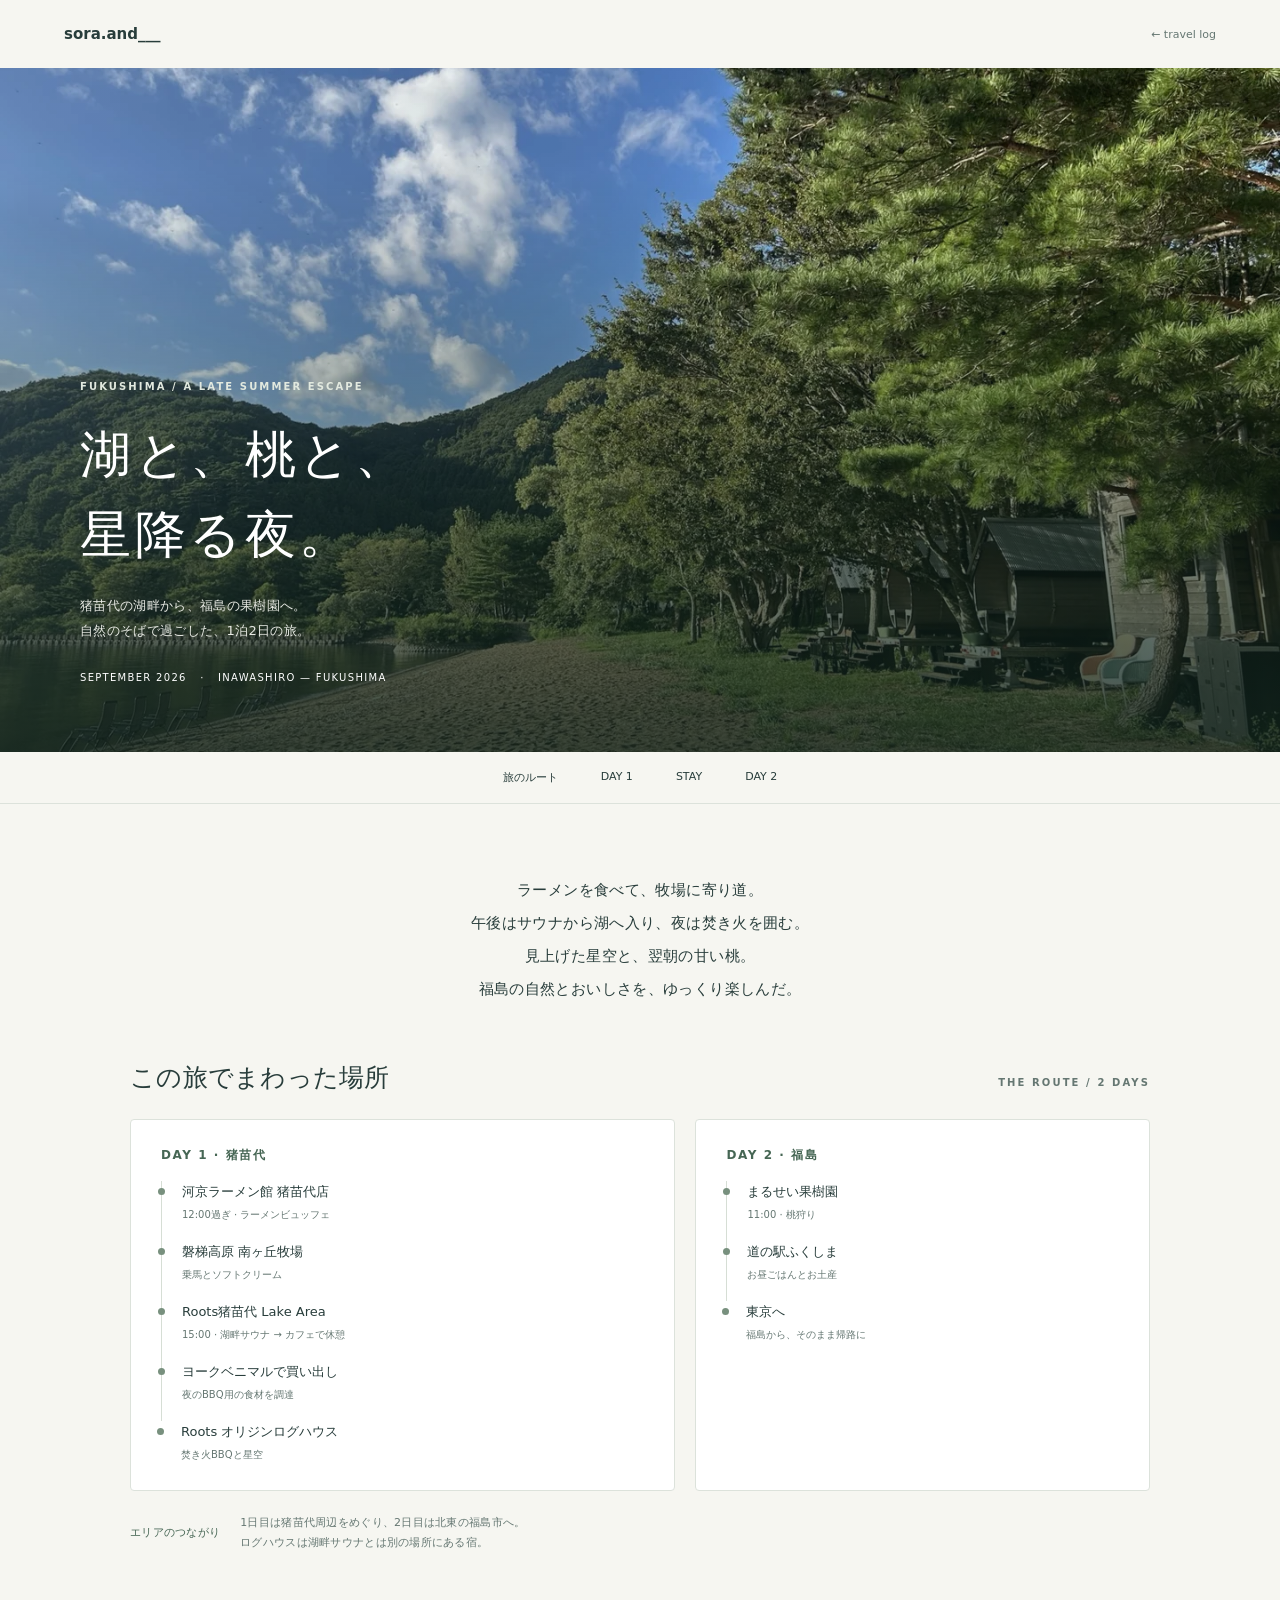
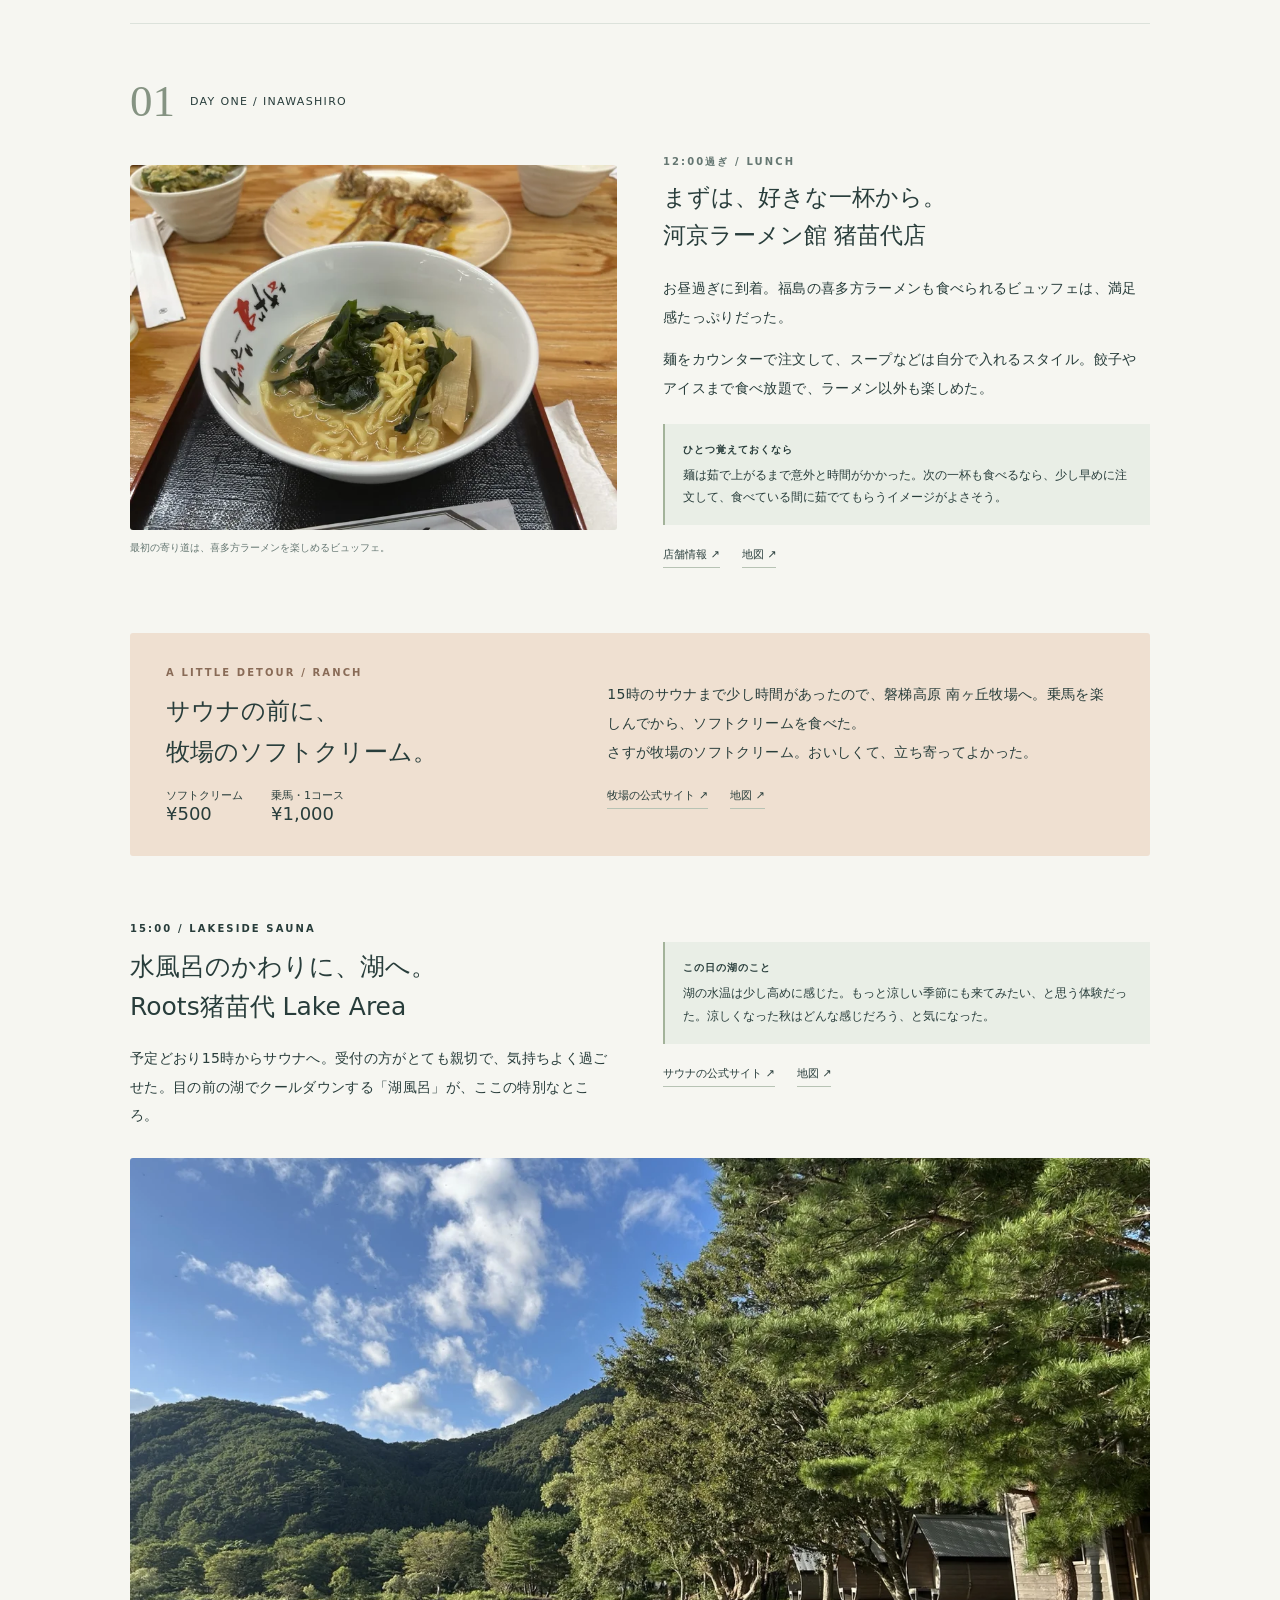
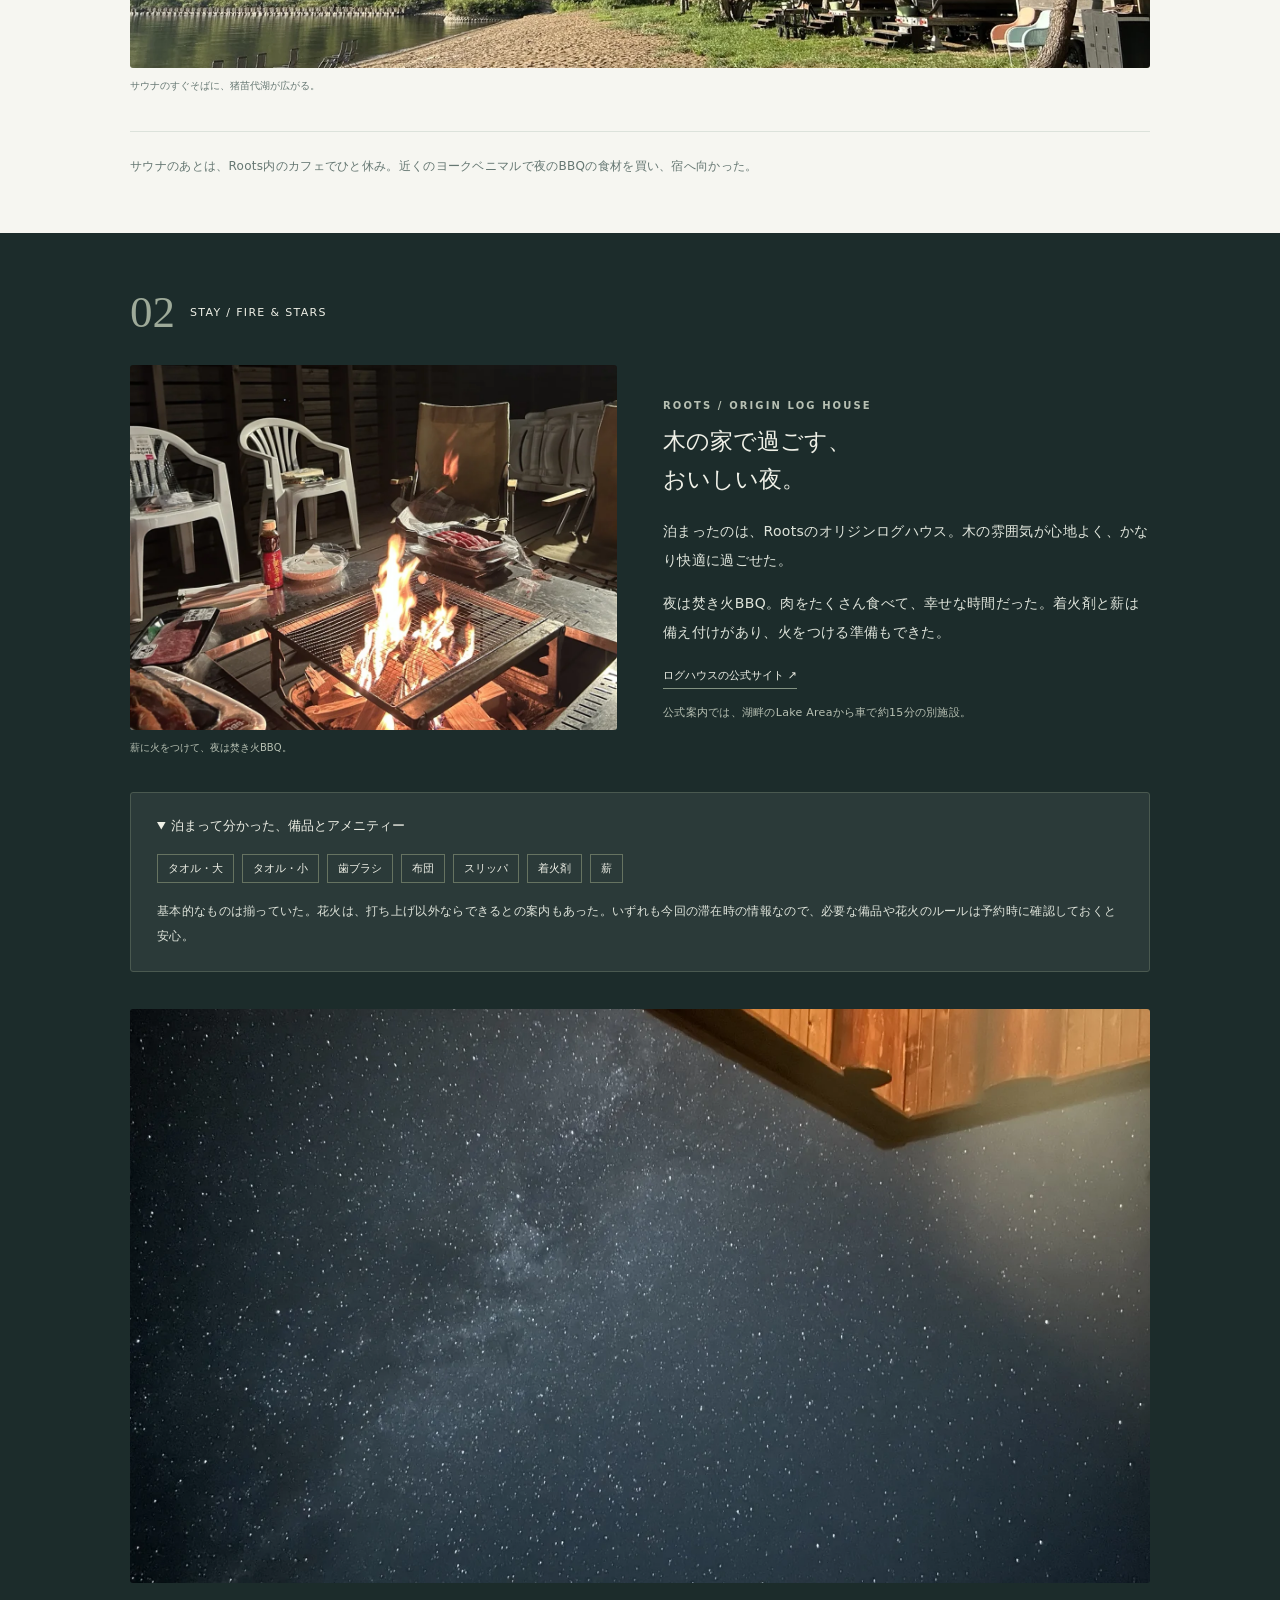
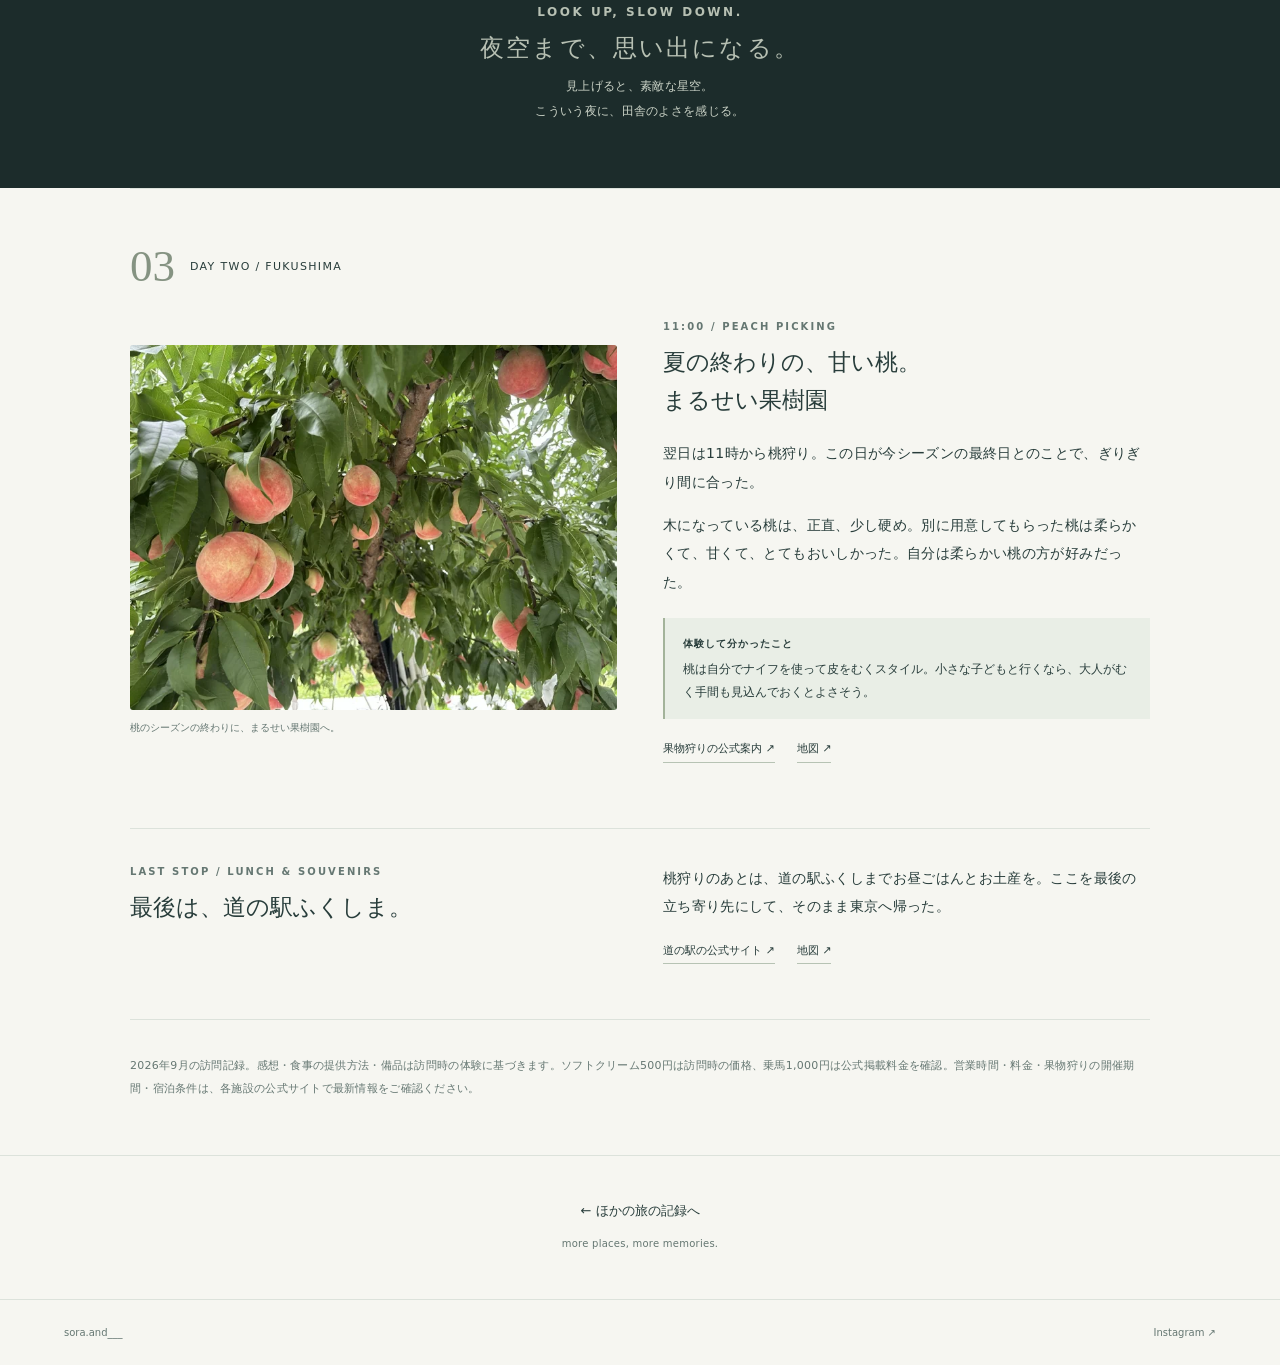
==== fukushima/index.html @ 3c0c025a "Add Fukushima travel log with destination-focused stories and photos" ====
<!doctype html>
<html lang="ja">
<head>
<meta charset="utf-8"><meta name="viewport" content="width=device-width, initial-scale=1">
<title>福島｜湖と、桃と、星降る夜。 | sora.and___</title>
<meta name="description" content="猪苗代のラーメン、南ヶ丘牧場、湖畔サウナとログハウス。翌朝は福島で桃狩りへ。1泊2日でめぐった福島の旅の記録。">
<meta name="theme-color" content="#466654"><link rel="canonical" href="https://aoblueee.github.io/SoraAnd/fukushima/">
<meta property="og:type" content="article"><meta property="og:title" content="福島｜湖と、桃と、星降る夜。"><meta property="og:description" content="猪苗代から福島へ。湖畔サウナ、焚き火BBQ、星空と桃狩りを楽しむ1泊2日。"><meta property="og:image" content="https://aoblueee.github.io/SoraAnd/fukushima/assets/lakeside.webp"><meta property="og:url" content="https://aoblueee.github.io/SoraAnd/fukushima/"><meta name="twitter:card" content="summary_large_image">
<link rel="stylesheet" href="style.css">
</head>
<body>
<header><a href="../">sora.and___</a><a href="../">← travel log</a></header>
<main>
<section class="hero" id="top">
<img src="assets/lakeside.webp" srcset="assets/lakeside-small.webp 720w, assets/lakeside.webp 1440w" sizes="100vw" width="1440" height="1080" alt="青空の下、猪苗代湖の砂浜と緑に囲まれた湖畔サウナ" fetchpriority="high">
<div class="hero-copy"><p class="eyebrow">FUKUSHIMA / A LATE SUMMER ESCAPE</p><h1>湖と、桃と、<br>星降る夜。</h1><p class="lead">猪苗代の湖畔から、福島の果樹園へ。<br>自然のそばで過ごした、1泊2日の旅。</p><p class="hero-meta">SEPTEMBER 2026 &nbsp; · &nbsp; INAWASHIRO — FUKUSHIMA</p></div>
</section>
<nav class="nav" aria-label="ページ内目次"><a href="#route">旅のルート</a><a href="#day1">DAY 1</a><a href="#stay">STAY</a><a href="#day2">DAY 2</a></nav>
<div class="wrap">
<div class="intro"><p>ラーメンを食べて、牧場に寄り道。<br>午後はサウナから湖へ入り、夜は焚き火を囲む。<br>見上げた星空と、翌朝の甘い桃。<br>福島の自然とおいしさを、ゆっくり楽しんだ。</p></div>
<section class="overview" id="route">
<div class="section-head"><h2>この旅でまわった場所</h2><span class="eyebrow">THE ROUTE / 2 DAYS</span></div>
<div class="days">
<div class="day"><h3>DAY 1 · 猪苗代</h3><ol><li><a href="#ramen">河京ラーメン館 猪苗代店</a><small>12:00過ぎ · ラーメンビュッフェ</small></li><li><a href="#ranch">磐梯高原 南ヶ丘牧場</a><small>乗馬とソフトクリーム</small></li><li><a href="#sauna">Roots猪苗代 Lake Area</a><small>15:00 · 湖畔サウナ → カフェで休憩</small></li><li>ヨークベニマルで買い出し<small>夜のBBQ用の食材を調達</small></li><li><a href="#stay">Roots オリジンログハウス</a><small>焚き火BBQと星空</small></li></ol></div>
<div class="day"><h3>DAY 2 · 福島</h3><ol><li><a href="#peaches">まるせい果樹園</a><small>11:00 · 桃狩り</small></li><li><a href="#roadside">道の駅ふくしま</a><small>お昼ごはんとお土産</small></li><li>東京へ<small>福島から、そのまま帰路に</small></li></ol></div>
</div>
<p class="area-note"><b>エリアのつながり</b><span>1日目は猪苗代周辺をめぐり、2日目は北東の福島市へ。<br>ログハウスは湖畔サウナとは別の場所にある宿。</span></p>
</section>
<section class="chapter" id="day1">
<div class="chapter-label"><b>01</b><span>DAY ONE / INAWASHIRO</span></div>
<article class="story" id="ramen">
<figure class="photo"><img src="assets/ramen.webp" srcset="assets/ramen-small.webp 720w, assets/ramen.webp 1440w" sizes="(max-width:700px) 100vw, 50vw" width="1440" height="1080" loading="lazy" alt="河京ラーメン館で食べたラーメンとビュッフェの料理"><figcaption>最初の寄り道は、喜多方ラーメンを楽しめるビュッフェ。</figcaption></figure>
<div><p class="eyebrow">12:00過ぎ / LUNCH</p><h3>まずは、好きな一杯から。<br>河京ラーメン館 猪苗代店</h3><p>お昼過ぎに到着。福島の喜多方ラーメンも食べられるビュッフェは、満足感たっぷりだった。</p><p>麺をカウンターで注文して、スープなどは自分で入れるスタイル。餃子やアイスまで食べ放題で、ラーメン以外も楽しめた。</p><aside class="tip"><b>ひとつ覚えておくなら</b>麺は茹で上がるまで意外と時間がかかった。次の一杯も食べるなら、少し早めに注文して、食べている間に茹でてもらうイメージがよさそう。</aside><div class="links"><a href="https://www.bandaisan.or.jp/eat/ramenkan/" target="_blank" rel="noopener noreferrer">店舗情報 ↗</a><a href="https://www.google.com/maps/search/?api=1&amp;query=河京ラーメン館+猪苗代店" target="_blank" rel="noopener noreferrer">地図 ↗</a></div></div>
</article>
<article class="ranch" id="ranch"><div><p class="eyebrow">A LITTLE DETOUR / RANCH</p><h3>サウナの前に、<br>牧場のソフトクリーム。</h3><div class="price-row"><span>ソフトクリーム<br><strong>¥500</strong></span><span>乗馬・1コース<br><strong>¥1,000</strong></span></div></div><div><p>15時のサウナまで少し時間があったので、磐梯高原 南ヶ丘牧場へ。乗馬を楽しんでから、ソフトクリームを食べた。</p><p>さすが牧場のソフトクリーム。おいしくて、立ち寄ってよかった。</p><div class="links"><a href="https://www.minamigaoka.co.jp/smt/bandai/" target="_blank" rel="noopener noreferrer">牧場の公式サイト ↗</a><a href="https://www.google.com/maps/search/?api=1&amp;query=磐梯高原+南ヶ丘牧場" target="_blank" rel="noopener noreferrer">地図 ↗</a></div></div></article>
<article id="sauna"><div class="sauna-copy"><div><p class="eyebrow">15:00 / LAKESIDE SAUNA</p><h3>水風呂のかわりに、湖へ。<br>Roots猪苗代 Lake Area</h3><p>予定どおり15時からサウナへ。受付の方がとても親切で、気持ちよく過ごせた。目の前の湖でクールダウンする「湖風呂」が、ここの特別なところ。</p></div><div><aside class="tip"><b>この日の湖のこと</b>湖の水温は少し高めに感じた。もっと涼しい季節にも来てみたい、と思う体験だった。涼しくなった秋はどんな感じだろう、と気になった。</aside><div class="links"><a href="https://lakearea.roots.jp/sauna/" target="_blank" rel="noopener noreferrer">サウナの公式サイト ↗</a><a href="https://www.google.com/maps/search/?api=1&amp;query=Roots猪苗代+Lake+Area" target="_blank" rel="noopener noreferrer">地図 ↗</a></div></div></div>
<figure class="photo wide-photo"><img src="assets/lakeside.webp" srcset="assets/lakeside-small.webp 720w, assets/lakeside.webp 1440w" sizes="100vw" width="1440" height="1080" loading="lazy" alt="猪苗代湖の湖畔に並ぶサウナと砂浜"><figcaption>サウナのすぐそばに、猪苗代湖が広がる。</figcaption></figure>
<p class="between">サウナのあとは、Roots内のカフェでひと休み。近くのヨークベニマルで夜のBBQの食材を買い、宿へ向かった。</p>
</article>
</section></div>
<section class="night" id="stay"><div class="wrap"><div class="chapter-label"><b>02</b><span>STAY / FIRE &amp; STARS</span></div>
<article class="story"><figure class="photo"><img src="assets/bonfire.webp" srcset="assets/bonfire-small.webp 540w, assets/bonfire.webp 1080w" sizes="(max-width:700px) 100vw, 50vw" width="1080" height="1440" loading="lazy" alt="ログハウスでの焚き火BBQ。薪の炎と用意した肉"><figcaption>薪に火をつけて、夜は焚き火BBQ。</figcaption></figure><div><p class="eyebrow">ROOTS / ORIGIN LOG HOUSE</p><h3>木の家で過ごす、<br>おいしい夜。</h3><p>泊まったのは、Rootsのオリジンログハウス。木の雰囲気が心地よく、かなり快適に過ごせた。</p><p>夜は焚き火BBQ。肉をたくさん食べて、幸せな時間だった。着火剤と薪は備え付けがあり、火をつける準備もできた。</p><div class="links"><a href="https://lakearea.roots.jp/ログハウス/" target="_blank" rel="noopener noreferrer">ログハウスの公式サイト ↗</a></div><p style="font-size:11px;margin-top:13px;color:#b7c0b3">公式案内では、湖畔のLake Areaから車で約15分の別施設。</p></div></article>
<details class="amenities" open><summary>泊まって分かった、備品とアメニティー</summary><ul class="amenity-list"><li>タオル・大</li><li>タオル・小</li><li>歯ブラシ</li><li>布団</li><li>スリッパ</li><li>着火剤</li><li>薪</li></ul><p>基本的なものは揃っていた。花火は、打ち上げ以外ならできるとの案内もあった。いずれも今回の滞在時の情報なので、必要な備品や花火のルールは予約時に確認しておくと安心。</p></details>
<figure class="star-frame"><img src="assets/stars.webp" srcset="assets/stars-small.webp 720w, assets/stars.webp 1440w" sizes="100vw" width="1440" height="1080" loading="lazy" alt="ログハウスの屋根越しに見上げた、星が広がる夜空"><figcaption class="star-caption"><p class="eyebrow">LOOK UP, SLOW DOWN.</p><h3>夜空まで、思い出になる。</h3><p>見上げると、素敵な星空。<br>こういう夜に、田舎のよさを感じる。</p></figcaption></figure>
</div></section>
<div class="wrap"><section class="chapter" id="day2"><div class="chapter-label"><b>03</b><span>DAY TWO / FUKUSHIMA</span></div>
<article class="story" id="peaches"><figure class="photo"><img src="assets/peaches.webp" srcset="assets/peaches-small.webp 720w, assets/peaches.webp 1440w" sizes="(max-width:700px) 100vw, 50vw" width="1440" height="1080" loading="lazy" alt="まるせい果樹園で、葉の間に実る桃"><figcaption>桃のシーズンの終わりに、まるせい果樹園へ。</figcaption></figure><div><p class="eyebrow">11:00 / PEACH PICKING</p><h3>夏の終わりの、甘い桃。<br>まるせい果樹園</h3><p>翌日は11時から桃狩り。この日が今シーズンの最終日とのことで、ぎりぎり間に合った。</p><p>木になっている桃は、正直、少し硬め。別に用意してもらった桃は柔らかくて、甘くて、とてもおいしかった。自分は柔らかい桃の方が好みだった。</p><aside class="tip"><b>体験して分かったこと</b>桃は自分でナイフを使って皮をむくスタイル。小さな子どもと行くなら、大人がむく手間も見込んでおくとよさそう。</aside><div class="links"><a href="https://www.maruseifukushima.com/fruitspicking/" target="_blank" rel="noopener noreferrer">果物狩りの公式案内 ↗</a><a href="https://www.google.com/maps/search/?api=1&amp;query=まるせい果樹園" target="_blank" rel="noopener noreferrer">地図 ↗</a></div></div></article>
<article class="text-stop" id="roadside"><div><p class="eyebrow">LAST STOP / LUNCH &amp; SOUVENIRS</p><h3>最後は、道の駅ふくしま。</h3></div><div><p>桃狩りのあとは、道の駅ふくしまでお昼ごはんとお土産を。ここを最後の立ち寄り先にして、そのまま東京へ帰った。</p><div class="links"><a href="https://m-fukushima.com/" target="_blank" rel="noopener noreferrer">道の駅の公式サイト ↗</a><a href="https://www.google.com/maps/search/?api=1&amp;query=道の駅ふくしま" target="_blank" rel="noopener noreferrer">地図 ↗</a></div></div></article>
</section>
<aside class="notes"><p>2026年9月の訪問記録。感想・食事の提供方法・備品は訪問時の体験に基づきます。ソフトクリーム500円は訪問時の価格、乗馬1,000円は公式掲載料金を確認。営業時間・料金・果物狩りの開催期間・宿泊条件は、各施設の公式サイトで最新情報をご確認ください。</p></aside>
</div><div class="end"><a href="../">← ほかの旅の記録へ</a><p>more places, more memories.</p></div>
</main><footer><span>sora.and___</span><a href="https://www.instagram.com/sora.and___/" target="_blank" rel="noopener noreferrer">Instagram ↗</a></footer>
</body></html>
---- fukushima/style.css ----
:root{--paper:#f6f6f1;--ink:#283d3b;--muted:#657772;--line:#dce2db;--green:#466654;--peach:#efe0d1}*{box-sizing:border-box}html{scroll-behavior:smooth;scroll-padding-top:72px}body{margin:0;background:var(--paper);color:var(--ink);font-family:'Hiragino Kaku Gothic ProN','Yu Gothic',system-ui,sans-serif;-webkit-font-smoothing:antialiased}a{color:inherit;text-decoration:none}a:focus-visible,summary:focus-visible{outline:2px solid #9d6348;outline-offset:5px}img{display:block;width:100%;height:auto}p{font-size:14px;line-height:2.05;letter-spacing:.025em}h1,h2,h3,p,figure{margin:0}header{height:68px;padding:0 5vw;display:flex;align-items:center;justify-content:space-between}header a:first-child{font-size:15px;font-weight:700}header a:last-child{font-size:11px;color:var(--muted)}.hero{position:relative;min-height:560px;height:76vh;max-height:790px;display:flex;align-items:flex-end;color:white;overflow:hidden}.hero>img{position:absolute;inset:0;height:100%;object-fit:cover;object-position:center 57%}.hero:after{content:'';position:absolute;inset:0;background:linear-gradient(0deg,rgba(15,34,28,.82),rgba(18,35,31,.08) 85%)}.hero-copy{position:relative;z-index:1;width:min(1120px,90%);margin:0 auto;padding:64px 0}.eyebrow{font-size:10px;font-weight:600;letter-spacing:.21em;line-height:1.6}.hero .eyebrow{color:#e2e9df}.hero h1{font-family:'Yu Mincho','Hiragino Mincho ProN',serif;font-size:clamp(34px,4vw,57px);font-weight:500;line-height:1.55;letter-spacing:.07em;margin:20px 0}.hero .lead{font-size:13px;line-height:1.9;color:#e8eae4}.hero-meta{margin-top:24px;font-size:10px;letter-spacing:.13em}.nav{position:sticky;top:0;z-index:10;display:flex;justify-content:center;gap:35px;background:rgba(246,246,241,.97);border-bottom:1px solid var(--line)}.nav a{font-size:11px;padding:18px 4px;white-space:nowrap}.wrap{max-width:1080px;margin:auto;padding:0 30px}.intro{max-width:630px;margin:70px auto 55px;text-align:center}.intro p{font-size:15px;line-height:2.2}.section-head{display:flex;align-items:baseline;justify-content:space-between;margin-bottom:25px;gap:18px}.section-head h2{font-size:25px;font-weight:500;letter-spacing:.01em}.section-head .eyebrow{color:var(--muted)}.overview{padding-bottom:70px}.days{display:grid;grid-template-columns:1.2fr 1fr;gap:20px}.day{background:#fff;border:1px solid var(--line);border-radius:4px;padding:27px 30px}.day h3{font-size:12px;letter-spacing:.13em;margin-bottom:17px;color:var(--green)}.day ol{list-style:none;padding:0;margin:0}.day li{position:relative;padding:0 0 18px 20px;font-size:13px;line-height:1.7;border-left:1px solid #d6ded5}.day li:last-child{padding-bottom:0;border:0}.day li:before{content:'';position:absolute;left:-4px;top:7px;width:7px;height:7px;border-radius:50%;background:#78907e}.day small{display:block;font-size:10px;color:var(--muted);margin-top:3px}.day a:hover{text-decoration:underline}.area-note{display:flex;align-items:center;gap:20px;padding:22px 0 0;color:var(--muted);font-size:11px;line-height:1.8}.area-note b{color:var(--green);font-weight:500;flex-shrink:0}.chapter{border-top:1px solid var(--line);padding:55px 0}.chapter-label{display:flex;align-items:center;gap:15px;margin-bottom:30px}.chapter-label b{font-family:Georgia,serif;font-size:45px;font-weight:400;color:#859382;line-height:1}.chapter-label span{font-size:11px;letter-spacing:.12em}.story{display:grid;grid-template-columns:1fr 1fr;gap:46px;align-items:center;margin-bottom:65px}.story:last-child{margin-bottom:0}.story h3,.text-stop h3{font-size:23px;line-height:1.65;font-weight:500;margin:9px 0 19px}.story .eyebrow,.text-stop .eyebrow{color:var(--muted)}.story p+p{margin-top:14px}.photo img{aspect-ratio:4/3;object-fit:cover;border-radius:3px}.photo figcaption{font-size:10px;color:var(--muted);line-height:1.8;padding-top:9px}.tip{margin-top:21px;padding:16px 18px;background:#e9eee6;border-left:2px solid #a3b39a;font-size:12px;line-height:1.9}.tip b{display:block;font-size:10px;letter-spacing:.1em;margin-bottom:5px}.links{display:flex;gap:22px;flex-wrap:wrap;margin-top:18px}.links a{font-size:11px;line-height:2.2;border-bottom:1px solid #b7c3b4}.ranch{background:var(--peach);padding:32px 36px;border-radius:3px;margin-bottom:65px;display:grid;grid-template-columns:1fr 1.25fr;gap:36px;align-items:center}.ranch h3{font-size:24px;line-height:1.7;font-weight:500;margin-top:10px}.ranch .eyebrow{color:#896b57}.price-row{display:flex;gap:28px;margin-top:15px;font-size:11px}.price-row strong{font-size:18px;font-weight:500}.wide-photo{margin:28px 0 34px}.wide-photo img{aspect-ratio:16/8;object-fit:cover;border-radius:3px}.sauna-copy{display:grid;grid-template-columns:1fr 1fr;gap:46px}.sauna-copy h3{font-size:25px;line-height:1.6;font-weight:500;margin:10px 0 17px}.between{margin-top:36px;border-top:1px solid var(--line);padding-top:22px;font-size:12px;color:var(--muted);line-height:2}.night{background:#1c2c2b;color:#eff0e7;padding:57px 0 65px}.night .chapter-label b{color:#9eaa99}.night .story{margin-bottom:35px}.night .eyebrow,.night figcaption{color:#b7c0b3}.night p{color:#e0e5dc}.night .photo img{aspect-ratio:4/3;object-position:center 76%}.night .links a{border-color:#839282}.amenities{padding:23px 26px;background:rgba(255,255,255,.065);border:1px solid #4a5950;border-radius:3px}.amenities summary{cursor:pointer;font-size:13px;line-height:1.6}.amenities p{font-size:12px;margin-top:16px}.amenity-list{display:flex;gap:8px;flex-wrap:wrap;margin:17px 0 0;padding:0;list-style:none}.amenity-list li{border:1px solid #667361;padding:6px 10px;font-size:11px}.star-frame{position:relative;margin-top:37px}.star-frame img{aspect-ratio:16/9;object-fit:cover;border-radius:3px}.star-caption{padding-top:20px;text-align:center}.star-caption h3{font-family:'Yu Mincho',serif;font-size:24px;font-weight:400;letter-spacing:.09em;margin:10px 0}.star-caption p{font-size:12px;color:#cbd3c7}.text-stop{display:grid;grid-template-columns:1fr 1fr;gap:46px;border-top:1px solid var(--line);padding-top:35px}.notes{padding:35px 0 55px;border-top:1px solid var(--line)}.notes p{font-size:11px;color:var(--muted)}.end{padding:44px 24px;text-align:center;border-top:1px solid var(--line)}.end a{font-size:13px}.end p{font-size:10px;color:var(--muted);margin-top:14px}footer{padding:27px 5vw;border-top:1px solid var(--line);display:flex;justify-content:space-between;font-size:10px;color:var(--muted)}
@media(max-width:700px){header{height:57px;padding:0 20px}.hero{height:600px;min-height:0;max-height:78svh}.hero-copy{width:calc(100% - 44px);padding:35px 0}.hero h1{font-size:34px;margin:18px 0}.hero .lead{font-size:12px}.hero>img{object-position:59% center}.nav{gap:24px}.nav a{font-size:10px;padding:16px 1px}.wrap{padding:0 22px}.intro{margin:44px auto 38px;text-align:left}.intro p{font-size:14px}.section-head h2{font-size:22px}.section-head .eyebrow{font-size:9px}.days{grid-template-columns:1fr;gap:14px}.day{padding:23px}.overview{padding-bottom:42px}.area-note{align-items:flex-start;gap:13px}.story{grid-template-columns:1fr;gap:22px;margin-bottom:38px}.story h3,.text-stop h3{font-size:22px;margin:9px 0 15px}.story figure{order:0}.story>div{order:1}.chapter{padding:37px 0}.chapter-label{margin-bottom:24px}.chapter-label b{font-size:38px}.ranch{padding:26px 24px;grid-template-columns:1fr;gap:16px;margin-bottom:38px}.ranch h3{font-size:22px}.ranch p{font-size:13px}.sauna-copy,.text-stop{grid-template-columns:1fr;gap:20px}.sauna-copy h3{font-size:23px}.sauna-copy .tip{margin-top:0}.wide-photo{margin:24px 0}.wide-photo img{aspect-ratio:4/3}.between{margin-top:24px}.night{padding:40px 0}.amenities{padding:20px}.star-frame img{aspect-ratio:4/3}.star-caption h3{font-size:22px}.notes{padding:27px 0 37px}p{font-size:14px;line-height:2}.price-row{gap:20px}.photo img{aspect-ratio:4/3}}
@media(prefers-reduced-motion:reduce){html{scroll-behavior:auto}}
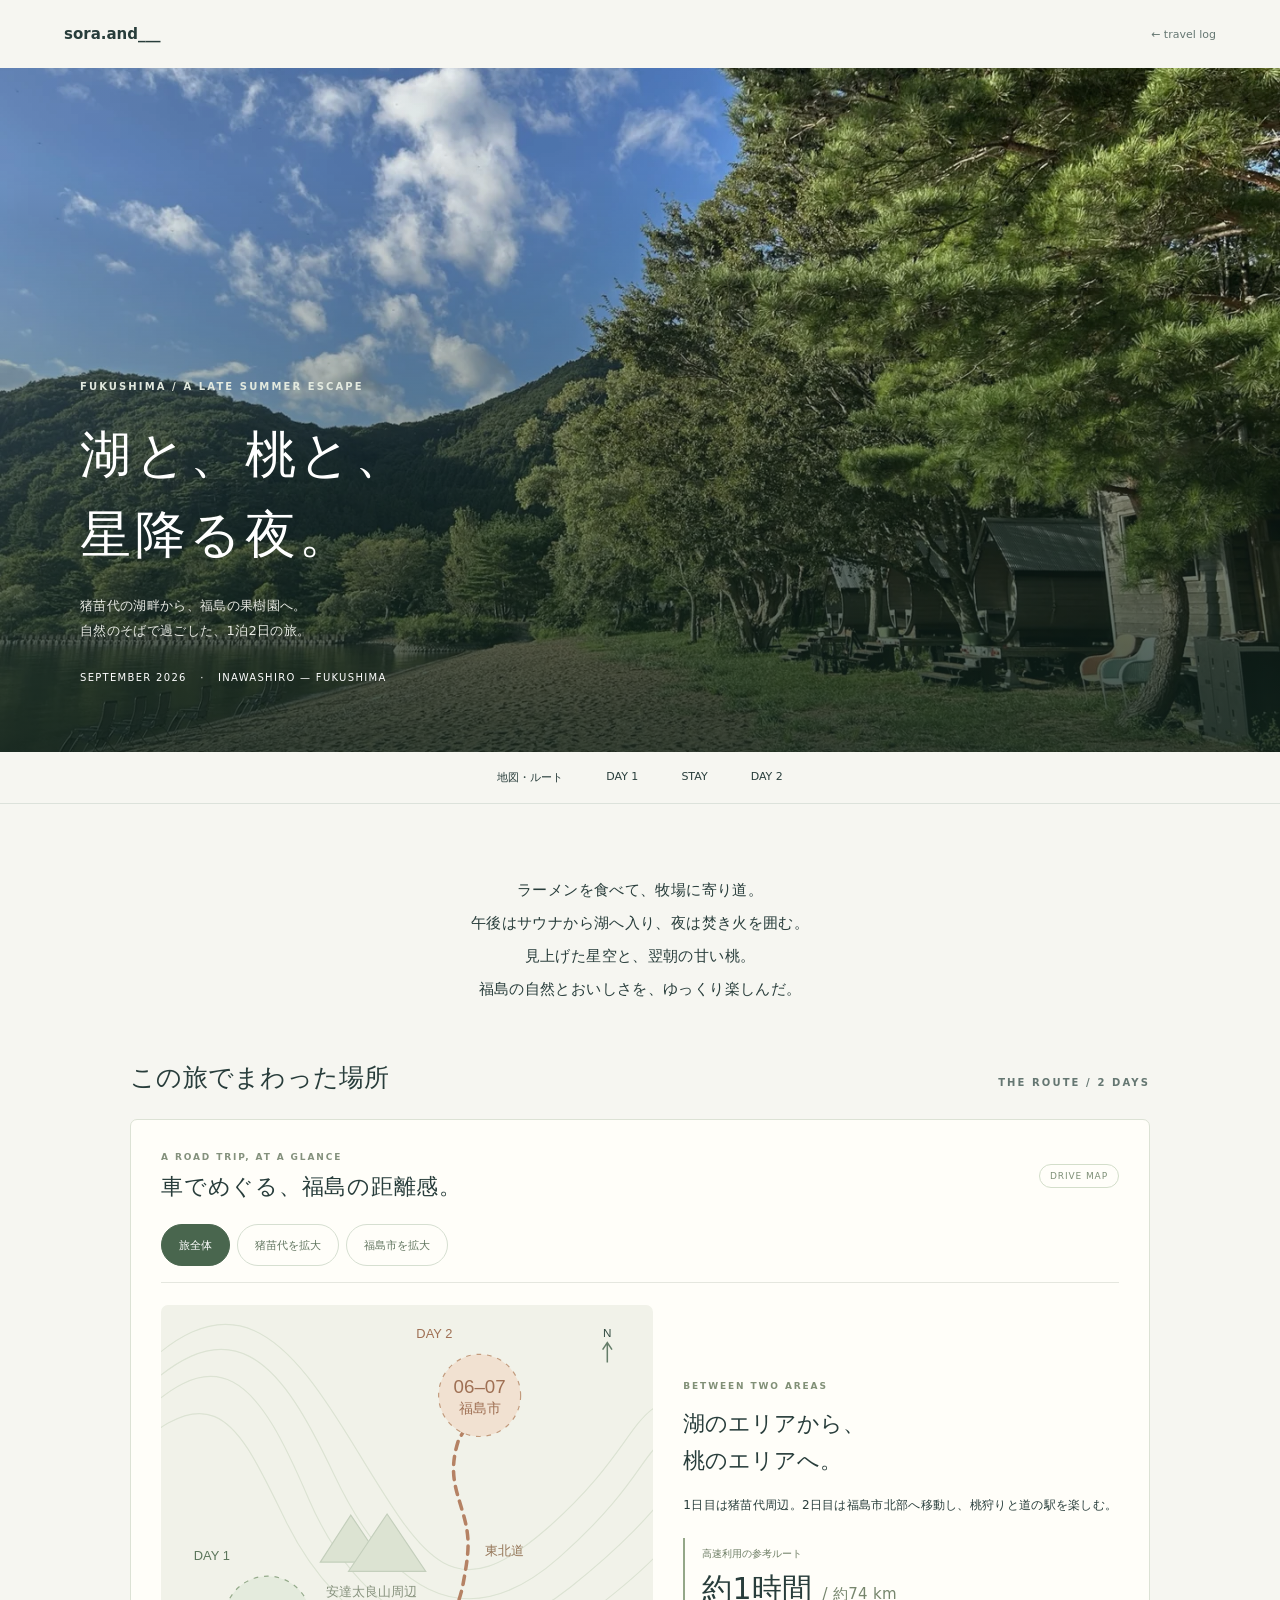
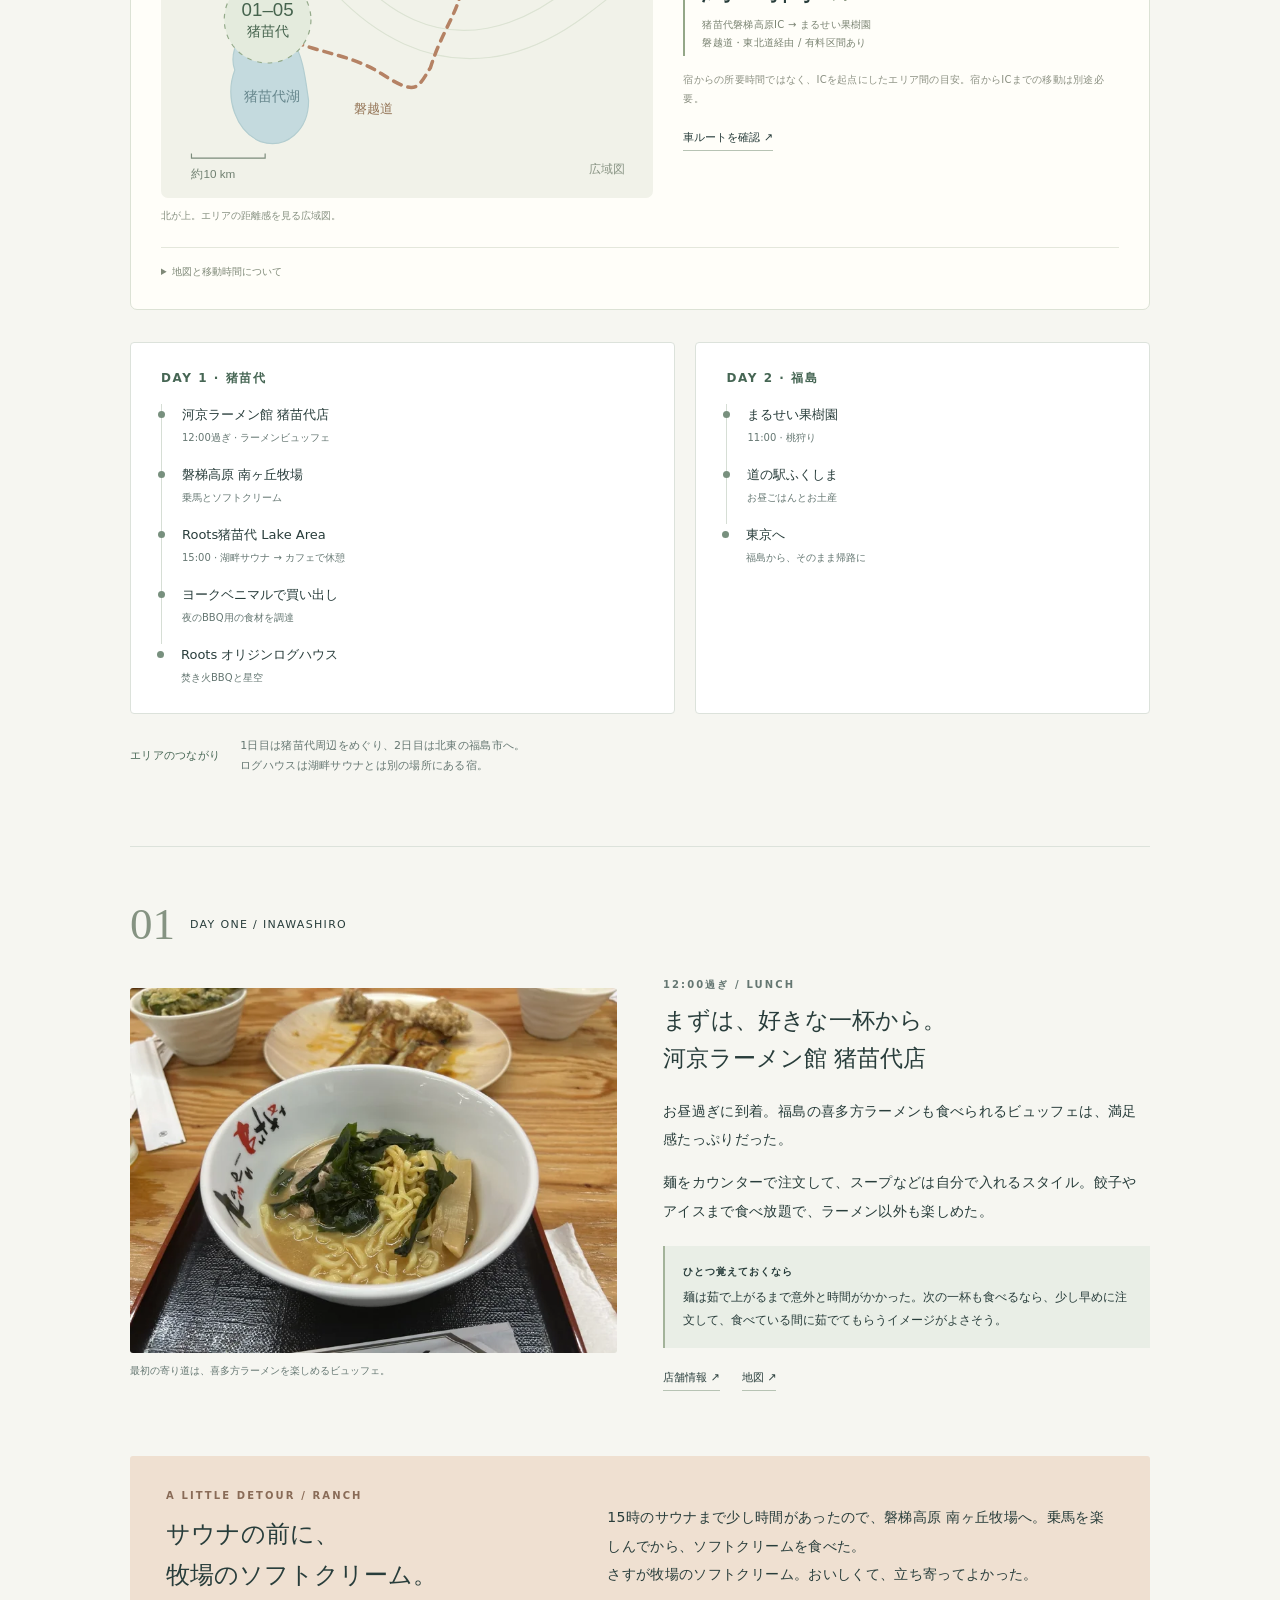
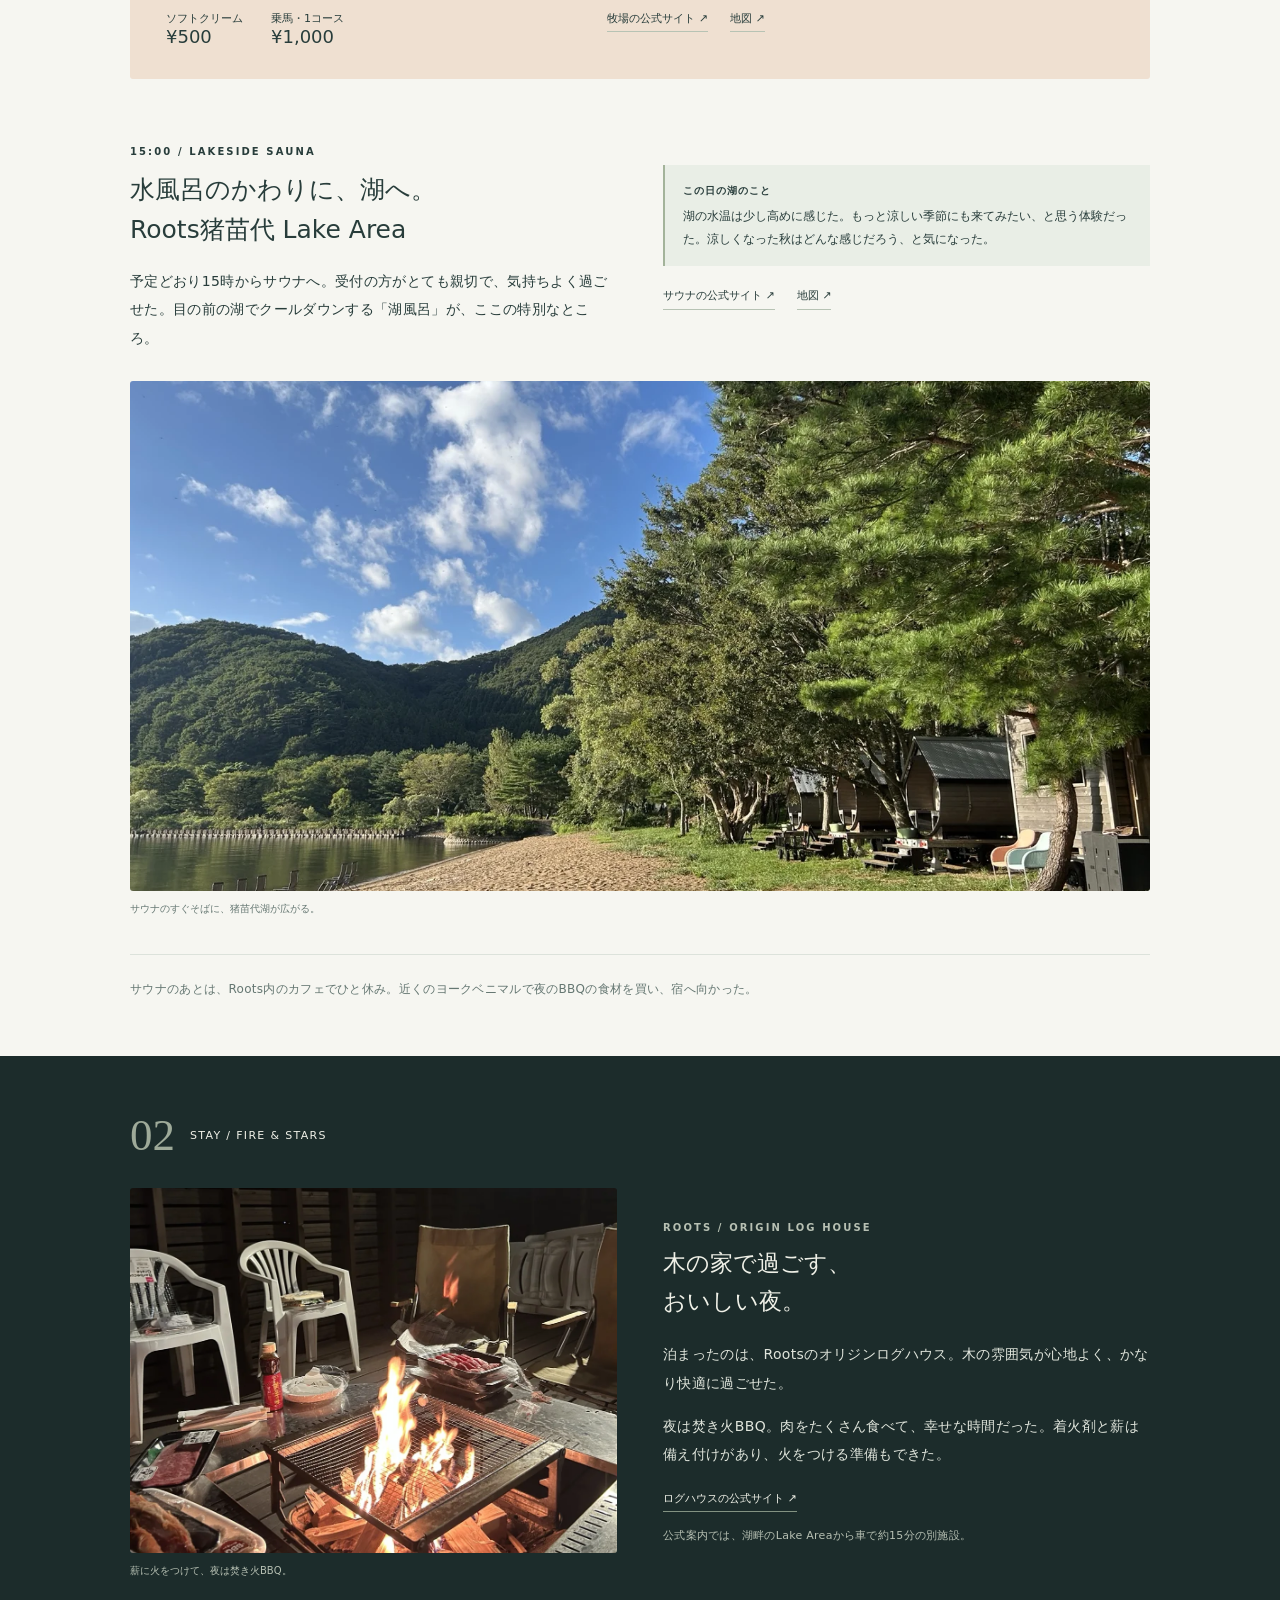
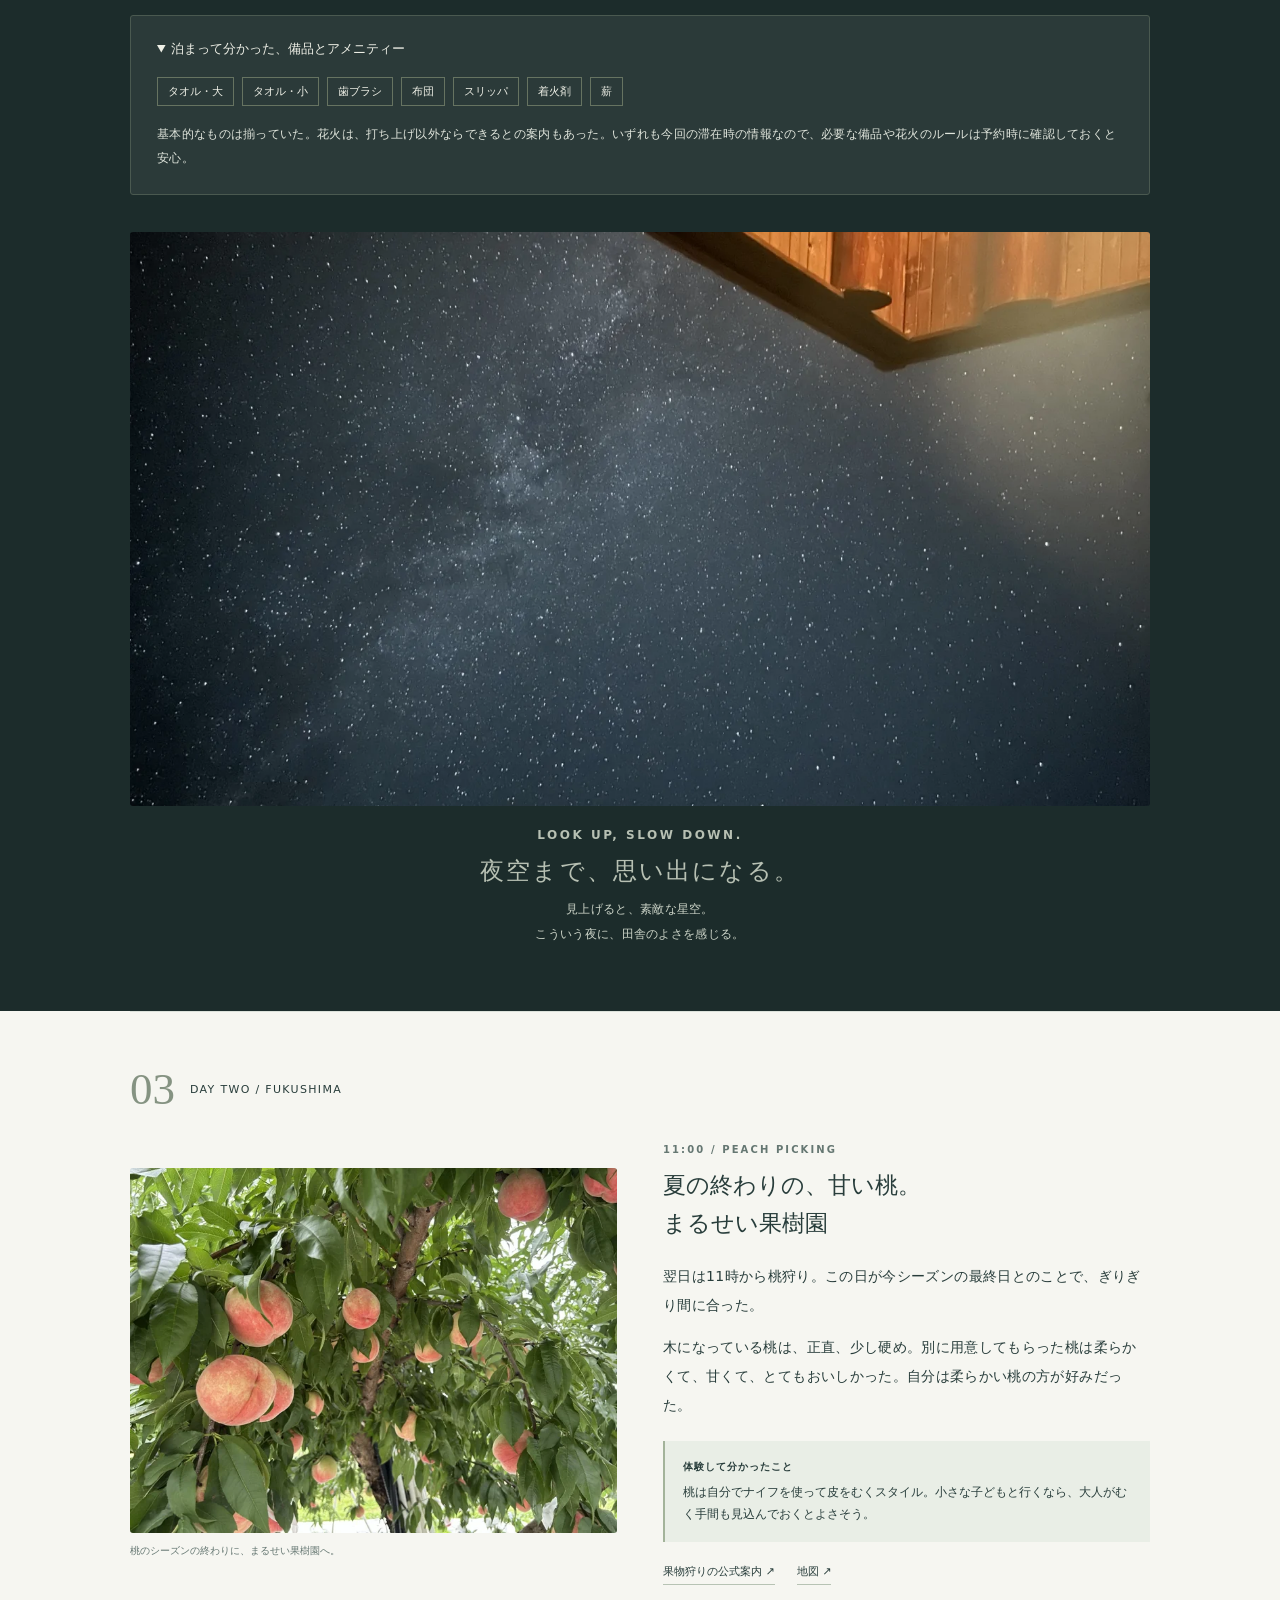
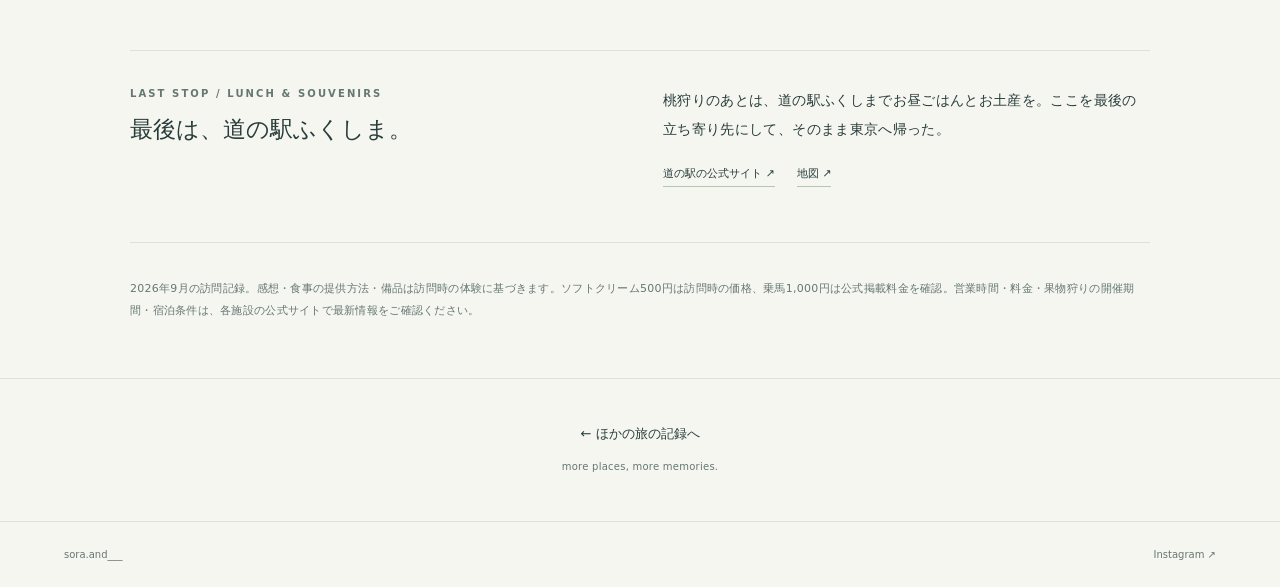
==== commit cce77fcb: "Add illustrated driving maps and verified route estimates to Fukushima log" ====
--- a/fukushima/index.html
+++ b/fukushima/index.html
@@ -6,7 +6,7 @@
 <meta name="description" content="猪苗代のラーメン、南ヶ丘牧場、湖畔サウナとログハウス。翌朝は福島で桃狩りへ。1泊2日でめぐった福島の旅の記録。">
 <meta name="theme-color" content="#466654"><link rel="canonical" href="https://aoblueee.github.io/SoraAnd/fukushima/">
 <meta property="og:type" content="article"><meta property="og:title" content="福島｜湖と、桃と、星降る夜。"><meta property="og:description" content="猪苗代から福島へ。湖畔サウナ、焚き火BBQ、星空と桃狩りを楽しむ1泊2日。"><meta property="og:image" content="https://aoblueee.github.io/SoraAnd/fukushima/assets/lakeside.webp"><meta property="og:url" content="https://aoblueee.github.io/SoraAnd/fukushima/"><meta name="twitter:card" content="summary_large_image">
-<link rel="stylesheet" href="style.css">
+<link rel="stylesheet" href="style.css?v=drive-map-1"><script src="drive-map.js" defer></script>
 </head>
 <body>
 <header><a href="../">sora.and___</a><a href="../">← travel log</a></header>
@@ -15,11 +15,20 @@
 <img src="assets/lakeside.webp" srcset="assets/lakeside-small.webp 720w, assets/lakeside.webp 1440w" sizes="100vw" width="1440" height="1080" alt="青空の下、猪苗代湖の砂浜と緑に囲まれた湖畔サウナ" fetchpriority="high">
 <div class="hero-copy"><p class="eyebrow">FUKUSHIMA / A LATE SUMMER ESCAPE</p><h1>湖と、桃と、<br>星降る夜。</h1><p class="lead">猪苗代の湖畔から、福島の果樹園へ。<br>自然のそばで過ごした、1泊2日の旅。</p><p class="hero-meta">SEPTEMBER 2026 &nbsp; · &nbsp; INAWASHIRO — FUKUSHIMA</p></div>
 </section>
-<nav class="nav" aria-label="ページ内目次"><a href="#route">旅のルート</a><a href="#day1">DAY 1</a><a href="#stay">STAY</a><a href="#day2">DAY 2</a></nav>
+<nav class="nav" aria-label="ページ内目次"><a href="#drive-map">地図・ルート</a><a href="#day1">DAY 1</a><a href="#stay">STAY</a><a href="#day2">DAY 2</a></nav>
 <div class="wrap">
 <div class="intro"><p>ラーメンを食べて、牧場に寄り道。<br>午後はサウナから湖へ入り、夜は焚き火を囲む。<br>見上げた星空と、翌朝の甘い桃。<br>福島の自然とおいしさを、ゆっくり楽しんだ。</p></div>
 <section class="overview" id="route">
 <div class="section-head"><h2>この旅でまわった場所</h2><span class="eyebrow">THE ROUTE / 2 DAYS</span></div>
+<section class="drive-guide" id="drive-map" aria-label="福島を車でめぐる地図">
+<div class="drive-title"><div><p class="eyebrow">A ROAD TRIP, AT A GLANCE</p><h3>車でめぐる、福島の距離感。</h3></div><span class="drive-badge">DRIVE MAP</span></div>
+<div class="map-switch" role="group" aria-label="地図の表示を切り替え" hidden><button type="button" data-map="wide" aria-controls="map-wide" aria-pressed="true">旅全体</button><button type="button" data-map="inawashiro" aria-controls="map-inawashiro" aria-pressed="false">猪苗代を拡大</button><button type="button" data-map="fukushima" aria-controls="map-fukushima" aria-pressed="false">福島市を拡大</button></div>
+<div class="map-panel" id="map-wide" data-map-panel="wide"><figure><img src="assets/drive-overview.svg" width="420" height="420" loading="lazy" alt="猪苗代は南西、福島市は北東。高速の参考ルートは郡山方面を経由して北上する広域図"><figcaption>北が上。エリアの距離感を見る広域図。</figcaption></figure><div class="map-copy"><p class="eyebrow">BETWEEN TWO AREAS</p><h4>湖のエリアから、<br>桃のエリアへ。</h4><p>1日目は猪苗代周辺。2日目は福島市北部へ移動し、桃狩りと道の駅を楽しむ。</p><div class="drive-metric"><span>高速利用の参考ルート</span><strong>約1時間 <small>/ 約74 km</small></strong><p>猪苗代磐梯高原IC → まるせい果樹園<br>磐越道・東北道経由 / 有料区間あり</p></div><p class="drive-small">宿からの所要時間ではなく、ICを起点にしたエリア間の目安。宿からICまでの移動は別途必要。</p><div class="links"><a href="https://www.google.com/maps/dir/?api=1&amp;origin=猪苗代磐梯高原IC&amp;destination=まるせい果樹園&amp;travelmode=driving" target="_blank" rel="noopener noreferrer">車ルートを確認 ↗</a></div></div></div>
+<div class="map-panel" id="map-inawashiro" data-map-panel="inawashiro"><figure><img src="assets/drive-inawashiro.svg" width="420" height="420" loading="lazy" alt="猪苗代の訪問先を示す地図。01ラーメン館、02牧場、03湖畔サウナ、04買い出し、05宿の概略エリア"><figcaption>湖畔サウナとログハウスは別の場所。</figcaption></figure><div class="map-copy"><p class="eyebrow">DAY 1 / INAWASHIRO</p><h4>湖の北から、東のほとりへ。</h4><ol class="drive-legs"><li><span class="leg-numbers">01 → 02</span><div><a href="https://www.google.com/maps/dir/?api=1&amp;origin=河京ラーメン館+猪苗代店&amp;destination=磐梯高原南ヶ丘牧場&amp;travelmode=driving" target="_blank" rel="noopener noreferrer">ラーメン館 → 南ヶ丘牧場 ↗</a><strong>約15分 <small>/ 約7.5 km</small></strong><span class="leg-via">県道7号経由</span></div></li><li><span class="leg-numbers">02 → 03</span><div><a href="https://www.google.com/maps/dir/?api=1&amp;origin=磐梯高原南ヶ丘牧場&amp;destination=Roots猪苗代+Lake+Area&amp;travelmode=driving" target="_blank" rel="noopener noreferrer">牧場 → Roots 湖畔 ↗</a><strong>約25分 <small>/ 約17 km</small></strong><span class="leg-via">県道7号・国道49号経由</span></div></li><li><span class="leg-numbers">03 → 04</span><div><a href="https://www.google.com/maps/dir/?api=1&amp;origin=Roots猪苗代+Lake+Area&amp;destination=ヨークベニマル猪苗代店&amp;travelmode=driving" target="_blank" rel="noopener noreferrer">湖畔 → ヨークベニマル ↗</a><strong>約15分 <small>/ 約10 km</small></strong><span class="leg-via">国道49号・国道115号経由</span></div></li></ol><div class="stay-map-note"><b>05 / Roots オリジンログハウス</b><p>公式案内では湖畔から車で約15分。買い出し経由の時間は含まない。地図は公式に示されたエリアの概略位置。</p></div></div></div>
+<div class="map-panel" id="map-fukushima" data-map-panel="fukushima"><figure><img src="assets/drive-fukushima.svg" width="420" height="420" loading="lazy" alt="まるせい果樹園は道の駅ふくしまの北東にあり、フルーツライン経由の車移動は約3.5km"><figcaption>果樹園と道の駅は、車で立ち寄りやすい近さ。</figcaption></figure><div class="map-copy"><p class="eyebrow">DAY 2 / FUKUSHIMA</p><h4>桃狩りのあとに、<br>道の駅でひと休み。</h4><div class="drive-metric peach-metric"><span>06 まるせい果樹園 → 07 道の駅ふくしま</span><strong>約10分 <small>/ 約3.5 km</small></strong><p>フルーツライン・県道5号経由</p></div><p>桃狩りを楽しんでから、お昼ごはんとお土産へ。旅の最後の2スポットは、短い車移動でつながる。</p><div class="links"><a href="https://www.google.com/maps/dir/?api=1&amp;origin=まるせい果樹園&amp;destination=道の駅ふくしま&amp;travelmode=driving" target="_blank" rel="noopener noreferrer">車ルートを確認 ↗</a></div></div></div>
+<details class="map-method"><summary>地図と移動時間について</summary><p>スポットの位置関係をもとに描いたオリジナル略図です。湖岸と経路の線は簡略化しており、ナビゲーション用ではありません。スケールバーは地図上の距離、km表示は道路の走行距離です。</p><p>車の時間・距離は2026年9月13日にGoogle Mapsで確認した参考ルートを丸めた目安で、当日の実走記録ではありません。交通状況・選ぶ道で変わり、滞在・休憩時間は含みません。牧場の前後は、<a href="https://www.minamigaoka.co.jp/smt/bandai/" target="_blank" rel="noopener noreferrer">牧場公式が勧める県道7号側のルート</a>を採用しています。</p><p>宿は<a href="https://lakearea.roots.jp/ログハウス/" target="_blank" rel="noopener noreferrer">Roots公式</a>の地図に示されたエリアを概略表示しています。建物を特定したピンではなく、買い出し先→宿の時間・距離は掲載していません。</p></details>
+</section>
+
 <div class="days">
 <div class="day"><h3>DAY 1 · 猪苗代</h3><ol><li><a href="#ramen">河京ラーメン館 猪苗代店</a><small>12:00過ぎ · ラーメンビュッフェ</small></li><li><a href="#ranch">磐梯高原 南ヶ丘牧場</a><small>乗馬とソフトクリーム</small></li><li><a href="#sauna">Roots猪苗代 Lake Area</a><small>15:00 · 湖畔サウナ → カフェで休憩</small></li><li>ヨークベニマルで買い出し<small>夜のBBQ用の食材を調達</small></li><li><a href="#stay">Roots オリジンログハウス</a><small>焚き火BBQと星空</small></li></ol></div>
 <div class="day"><h3>DAY 2 · 福島</h3><ol><li><a href="#peaches">まるせい果樹園</a><small>11:00 · 桃狩り</small></li><li><a href="#roadside">道の駅ふくしま</a><small>お昼ごはんとお土産</small></li><li>東京へ<small>福島から、そのまま帰路に</small></li></ol></div>
--- a/fukushima/style.css
+++ b/fukushima/style.css
@@ -1,3 +1,7 @@
 :root{--paper:#f6f6f1;--ink:#283d3b;--muted:#657772;--line:#dce2db;--green:#466654;--peach:#efe0d1}*{box-sizing:border-box}html{scroll-behavior:smooth;scroll-padding-top:72px}body{margin:0;background:var(--paper);color:var(--ink);font-family:'Hiragino Kaku Gothic ProN','Yu Gothic',system-ui,sans-serif;-webkit-font-smoothing:antialiased}a{color:inherit;text-decoration:none}a:focus-visible,summary:focus-visible{outline:2px solid #9d6348;outline-offset:5px}img{display:block;width:100%;height:auto}p{font-size:14px;line-height:2.05;letter-spacing:.025em}h1,h2,h3,p,figure{margin:0}header{height:68px;padding:0 5vw;display:flex;align-items:center;justify-content:space-between}header a:first-child{font-size:15px;font-weight:700}header a:last-child{font-size:11px;color:var(--muted)}.hero{position:relative;min-height:560px;height:76vh;max-height:790px;display:flex;align-items:flex-end;color:white;overflow:hidden}.hero>img{position:absolute;inset:0;height:100%;object-fit:cover;object-position:center 57%}.hero:after{content:'';position:absolute;inset:0;background:linear-gradient(0deg,rgba(15,34,28,.82),rgba(18,35,31,.08) 85%)}.hero-copy{position:relative;z-index:1;width:min(1120px,90%);margin:0 auto;padding:64px 0}.eyebrow{font-size:10px;font-weight:600;letter-spacing:.21em;line-height:1.6}.hero .eyebrow{color:#e2e9df}.hero h1{font-family:'Yu Mincho','Hiragino Mincho ProN',serif;font-size:clamp(34px,4vw,57px);font-weight:500;line-height:1.55;letter-spacing:.07em;margin:20px 0}.hero .lead{font-size:13px;line-height:1.9;color:#e8eae4}.hero-meta{margin-top:24px;font-size:10px;letter-spacing:.13em}.nav{position:sticky;top:0;z-index:10;display:flex;justify-content:center;gap:35px;background:rgba(246,246,241,.97);border-bottom:1px solid var(--line)}.nav a{font-size:11px;padding:18px 4px;white-space:nowrap}.wrap{max-width:1080px;margin:auto;padding:0 30px}.intro{max-width:630px;margin:70px auto 55px;text-align:center}.intro p{font-size:15px;line-height:2.2}.section-head{display:flex;align-items:baseline;justify-content:space-between;margin-bottom:25px;gap:18px}.section-head h2{font-size:25px;font-weight:500;letter-spacing:.01em}.section-head .eyebrow{color:var(--muted)}.overview{padding-bottom:70px}.days{display:grid;grid-template-columns:1.2fr 1fr;gap:20px}.day{background:#fff;border:1px solid var(--line);border-radius:4px;padding:27px 30px}.day h3{font-size:12px;letter-spacing:.13em;margin-bottom:17px;color:var(--green)}.day ol{list-style:none;padding:0;margin:0}.day li{position:relative;padding:0 0 18px 20px;font-size:13px;line-height:1.7;border-left:1px solid #d6ded5}.day li:last-child{padding-bottom:0;border:0}.day li:before{content:'';position:absolute;left:-4px;top:7px;width:7px;height:7px;border-radius:50%;background:#78907e}.day small{display:block;font-size:10px;color:var(--muted);margin-top:3px}.day a:hover{text-decoration:underline}.area-note{display:flex;align-items:center;gap:20px;padding:22px 0 0;color:var(--muted);font-size:11px;line-height:1.8}.area-note b{color:var(--green);font-weight:500;flex-shrink:0}.chapter{border-top:1px solid var(--line);padding:55px 0}.chapter-label{display:flex;align-items:center;gap:15px;margin-bottom:30px}.chapter-label b{font-family:Georgia,serif;font-size:45px;font-weight:400;color:#859382;line-height:1}.chapter-label span{font-size:11px;letter-spacing:.12em}.story{display:grid;grid-template-columns:1fr 1fr;gap:46px;align-items:center;margin-bottom:65px}.story:last-child{margin-bottom:0}.story h3,.text-stop h3{font-size:23px;line-height:1.65;font-weight:500;margin:9px 0 19px}.story .eyebrow,.text-stop .eyebrow{color:var(--muted)}.story p+p{margin-top:14px}.photo img{aspect-ratio:4/3;object-fit:cover;border-radius:3px}.photo figcaption{font-size:10px;color:var(--muted);line-height:1.8;padding-top:9px}.tip{margin-top:21px;padding:16px 18px;background:#e9eee6;border-left:2px solid #a3b39a;font-size:12px;line-height:1.9}.tip b{display:block;font-size:10px;letter-spacing:.1em;margin-bottom:5px}.links{display:flex;gap:22px;flex-wrap:wrap;margin-top:18px}.links a{font-size:11px;line-height:2.2;border-bottom:1px solid #b7c3b4}.ranch{background:var(--peach);padding:32px 36px;border-radius:3px;margin-bottom:65px;display:grid;grid-template-columns:1fr 1.25fr;gap:36px;align-items:center}.ranch h3{font-size:24px;line-height:1.7;font-weight:500;margin-top:10px}.ranch .eyebrow{color:#896b57}.price-row{display:flex;gap:28px;margin-top:15px;font-size:11px}.price-row strong{font-size:18px;font-weight:500}.wide-photo{margin:28px 0 34px}.wide-photo img{aspect-ratio:16/8;object-fit:cover;border-radius:3px}.sauna-copy{display:grid;grid-template-columns:1fr 1fr;gap:46px}.sauna-copy h3{font-size:25px;line-height:1.6;font-weight:500;margin:10px 0 17px}.between{margin-top:36px;border-top:1px solid var(--line);padding-top:22px;font-size:12px;color:var(--muted);line-height:2}.night{background:#1c2c2b;color:#eff0e7;padding:57px 0 65px}.night .chapter-label b{color:#9eaa99}.night .story{margin-bottom:35px}.night .eyebrow,.night figcaption{color:#b7c0b3}.night p{color:#e0e5dc}.night .photo img{aspect-ratio:4/3;object-position:center 76%}.night .links a{border-color:#839282}.amenities{padding:23px 26px;background:rgba(255,255,255,.065);border:1px solid #4a5950;border-radius:3px}.amenities summary{cursor:pointer;font-size:13px;line-height:1.6}.amenities p{font-size:12px;margin-top:16px}.amenity-list{display:flex;gap:8px;flex-wrap:wrap;margin:17px 0 0;padding:0;list-style:none}.amenity-list li{border:1px solid #667361;padding:6px 10px;font-size:11px}.star-frame{position:relative;margin-top:37px}.star-frame img{aspect-ratio:16/9;object-fit:cover;border-radius:3px}.star-caption{padding-top:20px;text-align:center}.star-caption h3{font-family:'Yu Mincho',serif;font-size:24px;font-weight:400;letter-spacing:.09em;margin:10px 0}.star-caption p{font-size:12px;color:#cbd3c7}.text-stop{display:grid;grid-template-columns:1fr 1fr;gap:46px;border-top:1px solid var(--line);padding-top:35px}.notes{padding:35px 0 55px;border-top:1px solid var(--line)}.notes p{font-size:11px;color:var(--muted)}.end{padding:44px 24px;text-align:center;border-top:1px solid var(--line)}.end a{font-size:13px}.end p{font-size:10px;color:var(--muted);margin-top:14px}footer{padding:27px 5vw;border-top:1px solid var(--line);display:flex;justify-content:space-between;font-size:10px;color:var(--muted)}
 @media(max-width:700px){header{height:57px;padding:0 20px}.hero{height:600px;min-height:0;max-height:78svh}.hero-copy{width:calc(100% - 44px);padding:35px 0}.hero h1{font-size:34px;margin:18px 0}.hero .lead{font-size:12px}.hero>img{object-position:59% center}.nav{gap:24px}.nav a{font-size:10px;padding:16px 1px}.wrap{padding:0 22px}.intro{margin:44px auto 38px;text-align:left}.intro p{font-size:14px}.section-head h2{font-size:22px}.section-head .eyebrow{font-size:9px}.days{grid-template-columns:1fr;gap:14px}.day{padding:23px}.overview{padding-bottom:42px}.area-note{align-items:flex-start;gap:13px}.story{grid-template-columns:1fr;gap:22px;margin-bottom:38px}.story h3,.text-stop h3{font-size:22px;margin:9px 0 15px}.story figure{order:0}.story>div{order:1}.chapter{padding:37px 0}.chapter-label{margin-bottom:24px}.chapter-label b{font-size:38px}.ranch{padding:26px 24px;grid-template-columns:1fr;gap:16px;margin-bottom:38px}.ranch h3{font-size:22px}.ranch p{font-size:13px}.sauna-copy,.text-stop{grid-template-columns:1fr;gap:20px}.sauna-copy h3{font-size:23px}.sauna-copy .tip{margin-top:0}.wide-photo{margin:24px 0}.wide-photo img{aspect-ratio:4/3}.between{margin-top:24px}.night{padding:40px 0}.amenities{padding:20px}.star-frame img{aspect-ratio:4/3}.star-caption h3{font-size:22px}.notes{padding:27px 0 37px}p{font-size:14px;line-height:2}.price-row{gap:20px}.photo img{aspect-ratio:4/3}}
 @media(prefers-reduced-motion:reduce){html{scroll-behavior:auto}}
+
+/* Driving guide */
+.drive-guide{margin:0 0 32px;padding:30px;background:#fffef9;border:1px solid #dce2d5;border-radius:7px}.drive-title{display:flex;align-items:center;justify-content:space-between;gap:16px;margin-bottom:22px}.drive-title .eyebrow{color:#84917d;font-size:9px}.drive-title h3{font-size:22px;font-weight:500;letter-spacing:.035em;margin-top:8px}.drive-badge{font-size:9px;letter-spacing:.1em;border:1px solid #d3deca;color:#7d8f76;padding:6px 10px;border-radius:30px;white-space:nowrap}.map-switch{display:flex;gap:7px;border-bottom:1px solid #e5e7df;padding-bottom:16px;margin-bottom:22px}.map-switch[hidden],.map-panel[hidden]{display:none}.map-switch button{font:inherit;font-size:11px;color:#627660;border:1px solid #d6dfd1;border-radius:30px;background:transparent;padding:10px 17px;cursor:pointer;min-height:42px}.map-switch button[aria-pressed="true"]{background:#49664e;color:white;border-color:#49664e}.map-switch button:focus-visible{outline:2px solid #ae7e5e;outline-offset:3px}.map-panel{display:grid;grid-template-columns:minmax(0,1.13fr) minmax(0,1fr);gap:30px;align-items:center}.map-panel+.map-panel{margin-top:28px}.map-panel figure{min-width:0}.map-panel img{aspect-ratio:1;width:100%;height:auto}.map-panel figcaption{font-size:10px;line-height:1.6;color:#869080;padding-top:10px}.map-copy .eyebrow{font-size:9px;color:#819077}.map-copy h4{font-size:22px;line-height:1.7;font-weight:500;margin:10px 0 15px}.map-copy p{font-size:12px;line-height:1.9}.drive-metric{margin:21px 0 14px;border-left:2px solid #94a788;padding:4px 0 4px 17px}.drive-metric>span{font-size:10px;color:#6e7e65}.drive-metric>strong{display:block;font-weight:500;font-size:30px;letter-spacing:.01em;line-height:1.3;margin:8px 0}.drive-metric strong small{font-size:15px;font-weight:400;color:#76866d}.drive-metric p{font-size:10px;line-height:1.8;color:#7b8473}.map-copy .drive-small{font-size:10px;color:#8a8f81}.drive-legs{margin:0;padding:0;list-style:none}.drive-legs li{display:flex;gap:13px;padding:13px 0;border-bottom:1px solid #e4e8dd}.leg-numbers{font-size:9px;color:#819173;padding-top:2px;flex-shrink:0;width:42px}.drive-legs a{font-size:11px;line-height:1.6;display:block}.drive-legs strong{display:block;font-size:21px;font-weight:500;margin:4px 0 2px;line-height:1.4}.drive-legs strong small{font-size:12px;color:#7f8f76;font-weight:400}.leg-via{font-size:9px;color:#86917e}.stay-map-note{background:#edf0e5;padding:13px 16px;margin-top:17px;border-radius:4px}.stay-map-note b{font-size:10px;font-weight:500}.stay-map-note p{font-size:10px;margin-top:5px;line-height:1.8;color:#798570}.peach-metric{border-color:#bd9375}.map-method{border-top:1px solid #e4e7dc;margin-top:23px;padding-top:17px;color:#7f8978}.map-method summary{font-size:10px;cursor:pointer}.map-method p{font-size:10px;line-height:1.9;margin-top:10px}.map-method a{text-decoration:underline;text-underline-offset:3px}
+@media(max-width:700px){.drive-guide{padding:20px 15px;margin-left:-7px;margin-right:-7px}.drive-title h3{font-size:19px;line-height:1.6}.drive-badge{display:none}.map-switch{gap:5px;padding-bottom:13px;margin-bottom:14px}.map-switch button{font-size:10px;padding:9px 11px;flex:1}.map-panel{grid-template-columns:1fr;gap:21px}.map-panel+.map-panel{margin-top:0}.map-copy h4{font-size:21px;margin:8px 0 13px}.map-copy p{font-size:12px}.drive-metric{margin:18px 0 12px}.drive-legs a{font-size:12px}.drive-legs strong{font-size:23px}.leg-numbers{font-size:10px;width:47px}.leg-via{font-size:10px}.stay-map-note b{font-size:11px}.stay-map-note p,.map-copy .drive-small{font-size:11px}.map-panel figcaption{font-size:10px}.map-method summary{font-size:11px}}
